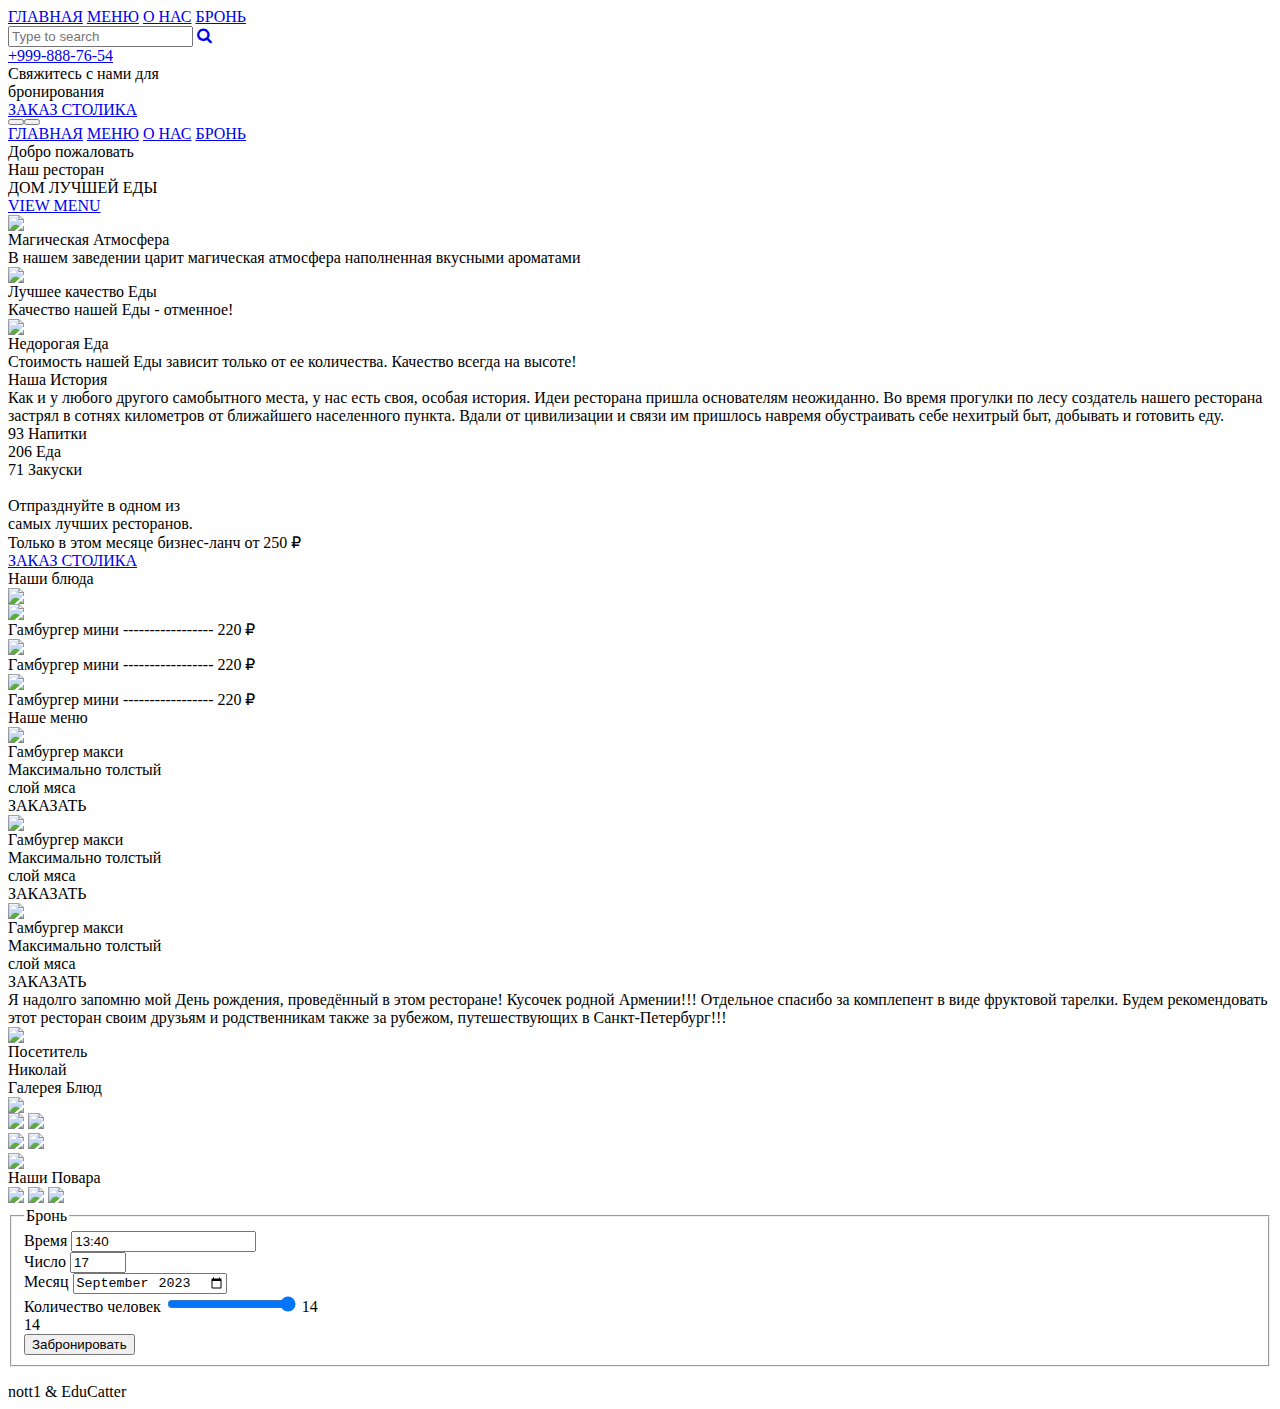
==== index.html @ 3a9ed5ad "Add files via upload" ====
<!DOCTYPE htnl>
<html lang="en">
<head>
    <meta charset="UTF-8">
    <link rel="stylesheet" href="styles/styles.css">
    <link rel="preconnect" href="https://fonts.googleapis.com">
    <link rel="preconnect" href="https://fonts.gstatic.com" crossorigin>
    <link href="https://fonts.googleapis.com/css2?family=Open+Sans:ital,wght@0,300..800;1,300..800&display=swap" rel="stylesheet">
    <link rel="preconnect" href="https://fonts.googleapis.com">
    <link rel="preconnect" href="https://fonts.gstatic.com" crossorigin>
    <link href="https://fonts.googleapis.com/css2?family=Open+Sans:ital,wght@0,300..800;1,300..800&family=Tinos:ital,wght@0,400;0,700;1,400;1,700&display=swap" rel="stylesheet">
    <link rel="preconnect" href="https://fonts.googleapis.com">
    <link rel="preconnect" href="https://fonts.gstatic.com" crossorigin>
    <link href="https://fonts.googleapis.com/css2?family=Open+Sans:ital,wght@0,300..800;1,300..800&family=Tinos:ital,wght@0,400;0,700;1,400;1,700&display=swap" rel="stylesheet">
    <link rel="stylesheet" href="https://cdnjs.cloudflare.com/ajax/libs/font-awesome/4.7.0/css/font-awesome.min.css">
    <!-- <link rel="stylesheet" href="https://unpkg.com/mustard-ui@latest/dist/css/mustard-ui.min.css"> -->
    <!-- <link rel="stylesheet" href="live_search.css"> -->
    <title>Ресторан</title>
</head>

<body>
    <div id='element_target5'></div>
    <div id='element_target6'></div>
    <div class="header">
        <div class="container">
            <div class="header-line">
                

                <div class="header-logo">
                    <img src="images/LOGO.png" alt="">
                </div>


                <div class="nav">
                    <a id='link'href='#element_target5' class="nav-item" href="@">ГЛАВНАЯ</a>
                    <a id='link' href='#element_target2' class="nav-item" href="@">МЕНЮ</a>
                    <a id='link' href='#element_target' class="nav-item" href="@">О НАС</a>
                    <a id='limk' href='#element_target9' class="nav-item" href="@">БРОНЬ</a>
                </div>


<!-- ПОИСК ПО САЙТА, ЭКСПЕРЕМЕНТЫ -->




<!--                 <div class="search-box">
                    <input type="text" name="" class="search-txt" placeholder="Type to search"/>
                    <input type='text' class='inputText'>
                    <a class="search-btn" href="#">
                    <i class="fa fa-search" aria-hidden="true"></i>
                    </a>
                </div> -->
                <!--  -->

<!--                 <div class="col-lg-12 from-control-group">
                    <input type="text" name="" class="search-txt" placeholder="Type to search"/>
                    <a class="search-btn" href="#">
                    <i class="fa fa-search" aria-hidden="true"></i>
                    </a>
                    <! <input type="text" id="elastic"> -->
<!--                 </div>

                <div class="col-lg-12"> 
                    <ul class="elastic">
                        <li>Главная</li>
                        <li>Меню</li>
                        <li>О нас</li>
                        <li>Бронь</li>
                    </ul>
                </div> - -->



        <div class="search-box">
            <input type="text" name="" class="search-txt" id="elastic" placeholder="Type to search"/>
            <a class="search-btn" href="#">
            <i class="fa fa-search" aria-hidden="true"></i>
            </a>
        </div>






<!-- ПОИСК ПО САЙТА, ЭКСПЕРЕМЕНТЫ -->



                <div class="cart">
                    <a href="#">
                        <img class="cart-img" src="images/cart.png" alt="">
                    </a>
                </div>


                <div class="phone">
                    <div class="phone-holder">

                        <div class="phone-img">
                            <img src="images/phone.png" alt="">
                        </div>

                        <div class="number"><a class="num" href="#">+999-888-76-54</a>
                        </div>

                    </div>

                    <div class="phone-text">
                        Свяжитесь с нами для <br> бронирования
                    </div>
                </div>


                <div class="btn">
                    <a id='link' href='#element_target12' class="button" href="#">ЗАКАЗ СТОЛИКА</a>
                </div>

                <div class="burger-menu">
                    <button id='burger'>
                        <img src="images/burger-img.png" alt="">
                    <button>

<!--                     <div class="burger-slide">
                        <a class="nav-item block" href="@">ГЛАВНАЯ</a>
                        <a class="nav-item block" href="@">МЕНЮ</a>
                        <a class="nav-item block" href="@">О НАС</a>
                        <a class="nav-item block" href="@">БРОНЬ</a>
                </div> -->

                    </div>

                    <div id='menu' class="burger-slide disp">
                        <a id='link'href='#element_target6' class="nav-item block" href="@">ГЛАВНАЯ</a>
                        <a id='link' href='#element_target4' class="nav-item block" href="@">МЕНЮ</a>
                        <a id='link' href='#element_target3' class="nav-item block" href="@">О НАС</a>
                        <a id='limk' href='#element_target9' class="nav-item block" href="@">БРОНЬ</a>
                    </div>
                </div>

            </div>  
            <div class="header-down">
                <div class="header-title">
                    Добро пожаловать

                    <div class="header-subtitle">
                        Наш ресторан
                    </div>

                    <div class="header-suptitle">
                        ДОМ ЛУЧШЕЙ ЕДЫ
                    </div>

                    <div class="header-btn">
                        <a id='limk' href='#element_target10' href="#" class="header-button">VIEW MENU</a>
                    </div>

                </div>

            </div>
        </div>
    </div>

<div class="cards">
    <div class="container">
        <div class="cards-holder">
            <div class="card">
                <div class="card-image">
                    <img class="card-img" src="images/card.png">
                </div>
                <div class="card-title">
                    Магическая  <span>Атмосфера</span>
                </div>
                <div class="card-desc">
                    В нашем заведении царит магическая атмосфера
                    наполненная вкусными ароматами
                </div>
            </div>
            <div class="card">
                <div class="card-image">
                    <img class="card-img" src="images/card.png">
                </div>
                <div class="card-title">
                    Лучшее качество  <span>Еды</span>
                </div>
                <div class="card-desc">
                    Качество нашей Еды - отменное!
                </div>
            </div>
            <div class="card">
                <div class="card-image">
                    <img class="card-img" src="images/card.png">
                </div>
                <div class="card-title">
                    Недорогая <span>Еда</span>
                </div>
                <div class="card-desc">
                    Стоимость нашей Еды зависит только от ее количества.
                    Качество всегда на высоте!
                </div>
            </div>
        </div>
    </div>
</div>
<div id='element_target'></div>
<div id='element_target3'></div>
<div class="history">
    <div class="container">
        <div class="history-holder">
            <div class="history-info">
                <div class="history-title">
                    Наша <span>История</span>
                </div>
                <div class="history-desc">
                    Как и у любого другого самобытного места, у нас есть своя,
                    особая история. Идеи ресторана пришла основателям неожиданно.
                    Во время прогулки по лесу создатель нашего ресторана застрял в сотнях километров от ближайшего населенного пункта.
                    Вдали от цивилизации и связи им пришлось навремя обустраивать себе нехитрый быт, добывать и готовить еду.
                </div>

                <div class="history-number">
                    <div class="number-item">
                        93 <span>Напитки</span>
                    </div>
                    <div class="number-item">
                        206 <span>Еда</span>
                    </div>
                    <div class="number-item">
                        71 <span>Закуски</span>
                    </div>
                </div>
            </div>

            <div class="history-images">
                <img class="images-1" src="images/1.jpg" alt="">
                <img class="images-2" src="images/2.jpg" alt="">
                <img class="images-3" src="images/3.jpg" alt="">
            </div>
        </div>

    </div>
</div>



<div class="black-block">
    <div class="container">
        <div class="block-holder">
            <div class="left">

                <div class="left-title">
                    Отпразднуйте в одном из <br> самых лучших ресторанов.
                </div>

                <div class="left-text">
                    Только в этом месяце бизнес-ланч от 250 ₽ 
                </div>

            </div>

            <div class="right">
                <div class="right-button">
                    <a id='limk' href='#element_target11' href="#" class="right-btn">ЗАКАЗ СТОЛИКА</a>
                </div>
            </div>
        </div>
    </div>
</div>



<div class="dishes">
    <div class="container">
        <div class="dishes-title">
            Наши <span>блюда</span>
        </div>

        <div class="burgers">
            <div class="burgers-image">
                <img src='images/pizza.jpg' class="pizza">
            </div>

            <div class="burgers-items">
                <div class="burger-item">
                    <img src="images/burger.jpg" class="burger">
                    <div class="burger-text">
                        Гамбургер мини ----------------- 220 ₽
                    </div>
                </div>
                <div class="burger-item">
                    <img src="images/burger.jpg" class="burger">
                    <div class="burger-text">
                        Гамбургер мини ----------------- 220 ₽
                    </div>
                </div>
                <div class="burger-item">
                    <img src="images/burger.jpg" class="burger">
                    <div class="burger-text">
                        Гамбургер мини ----------------- 220 ₽
                    </div>
                </div>
            </div>
        </div>

    </div>
</div>
<div id='element_target4'></div>
<div id='element_target2'></div>
<div id='element_target10'></div>
<div class="menu">
    <div class="container">
        <div class="menu-title">
            Наше меню
        </div>

        <div class="menu-items">
            <div class="menu-item">
                <div class="menu-image">
                    <img src="images/burger2.png" class="menu-img">
                </div>


                <div class="menu-text">
                    Гамбургер макси
                </div>
                <div class="menu-subtext">
                    Максимально толстый <br> слой мяса
                </div>

                <div class="menu-button">
                    <a hres='#' class="menu-btn">ЗАКАЗАТЬ</a>
                </div>
            </div>


            <div class="menu-item">
                <div class="menu-image">
                    <img src="images/burger2.png" class="menu-img">
                </div>


                <div class="menu-text">
                    Гамбургер макси
                </div>
                <div class="menu-subtext">
                    Максимально толстый <br> слой мяса
                </div>

                <div class="menu-button">
                    <a hres='#' class="menu-btn">ЗАКАЗАТЬ</a>
                </div>
            </div>


            <div class="menu-item">
                <div class="menu-image">
                    <img src="images/burger2.png" class="menu-img">
                </div>


                <div class="menu-text">
                    Гамбургер макси
                </div>
                <div class="menu-subtext">
                    Максимально толстый <br> слой мяса
                </div>

                <div class="menu-button">
                    <a hres='#' class="menu-btn">ЗАКАЗАТЬ</a>
                </div>
            </div>
        </div>
    </div>
</div>

<div class="comment">
    <div class="container">
        <div class="commnet-text">
            Я надолго запомню мой День рождения, проведённый в этом ресторане! Кусочек родной Армении!!! Отдельное спасибо за комплепент в виде фруктовой тарелки. Будем рекомендовать этот ресторан своим друзьям и родственникам также за рубежом, путешествующих в Санкт-Петербург!!!
        </div>
        <div class="comment-image">
            <img src="images/face.png" class="comment-img">
        </div>
        <div class="comment-type">
            Посетитель
        </div>
        <div class="comment-name">
            Николай
        </div>
    </div>
</div>


<div class="galery">
    <div class="container">

        <div class="galery-title">
            Галерея <span>Блюд</span>
        </div>


        <div class="galery-content">

            <div class="galery-left">


                <div class="galery-up">
                    <img class="img-gal high" src="images/10.jpg">
                </div>

                <div class="galery-down">
                    <img class="img-gal" src="images/20.jpg">
                    <img class="img-gal" src="images/30.jpg">
                </div>


            </div>

            <div class="galery-right">


                <div class="galery-up">
                    <img class="img-gal" src="images/20.jpg">
                    <img class="img-gal" src="images/30.jpg">
                </div>

                <div class="galery-down">
                    <img class="img-gal high" src="images/10.jpg">
                </div>


            </div>

        </div>


    </div>


</div>



<div class="cook">


    <div class="container">

        <div class="cook-title">
            Наши <span>Повара</span>
        </div>

        <div class="cook-content">
            <img src="images/1c.jpg">
            <img src="images/2c.jpg">
            <img src="images/3c.jpg">
        </div>

    </div>

</div>
<div id='element_target9'></div>
<div id='element_target11'></div>
<div id='element_target10'></div>
<div id='element_target6'></div>
<div id='element_target12'></div>
<header class="page-header"></header>
        <main>
            <form action="/echo" method="post" oninput="dayscountval.value=dayscount.value">
                <fieldset>
                    <legend>Бронь</legend>
    <label>Время</label> 
                <input type="search" name="search" value="13:40">
                <div class="one-third-width">
                    <label>Число</label> 
                    <input type="number" min="1" max="31" name="day" value="17">
                </div>
                <div class="two-third-width">
                    <label>Месяц</label> 
                    <input type="month" name="month" value="2023-09">
                </div>
                <div class="half-width">
                    <label>Количество человек</label>
                    <input type="range" min="1" max="14" step="1" name="dayscount" value="14"> 14
                </div>
                <div class="half-width output-area">
                    <output name="dayscountval">14</output>
                </div>
                <div class="buttons">
                    <input type="submit" value="Забронировать">
                </div>
</fieldset>

                
            </form> 
        </main>
        <footer class="page-footer"></footer>
    </body>
</html>

<div class="footer">
    nott1 & EduCatter

</div>



<script src="styles/app.js"></script>



</body>

</html>
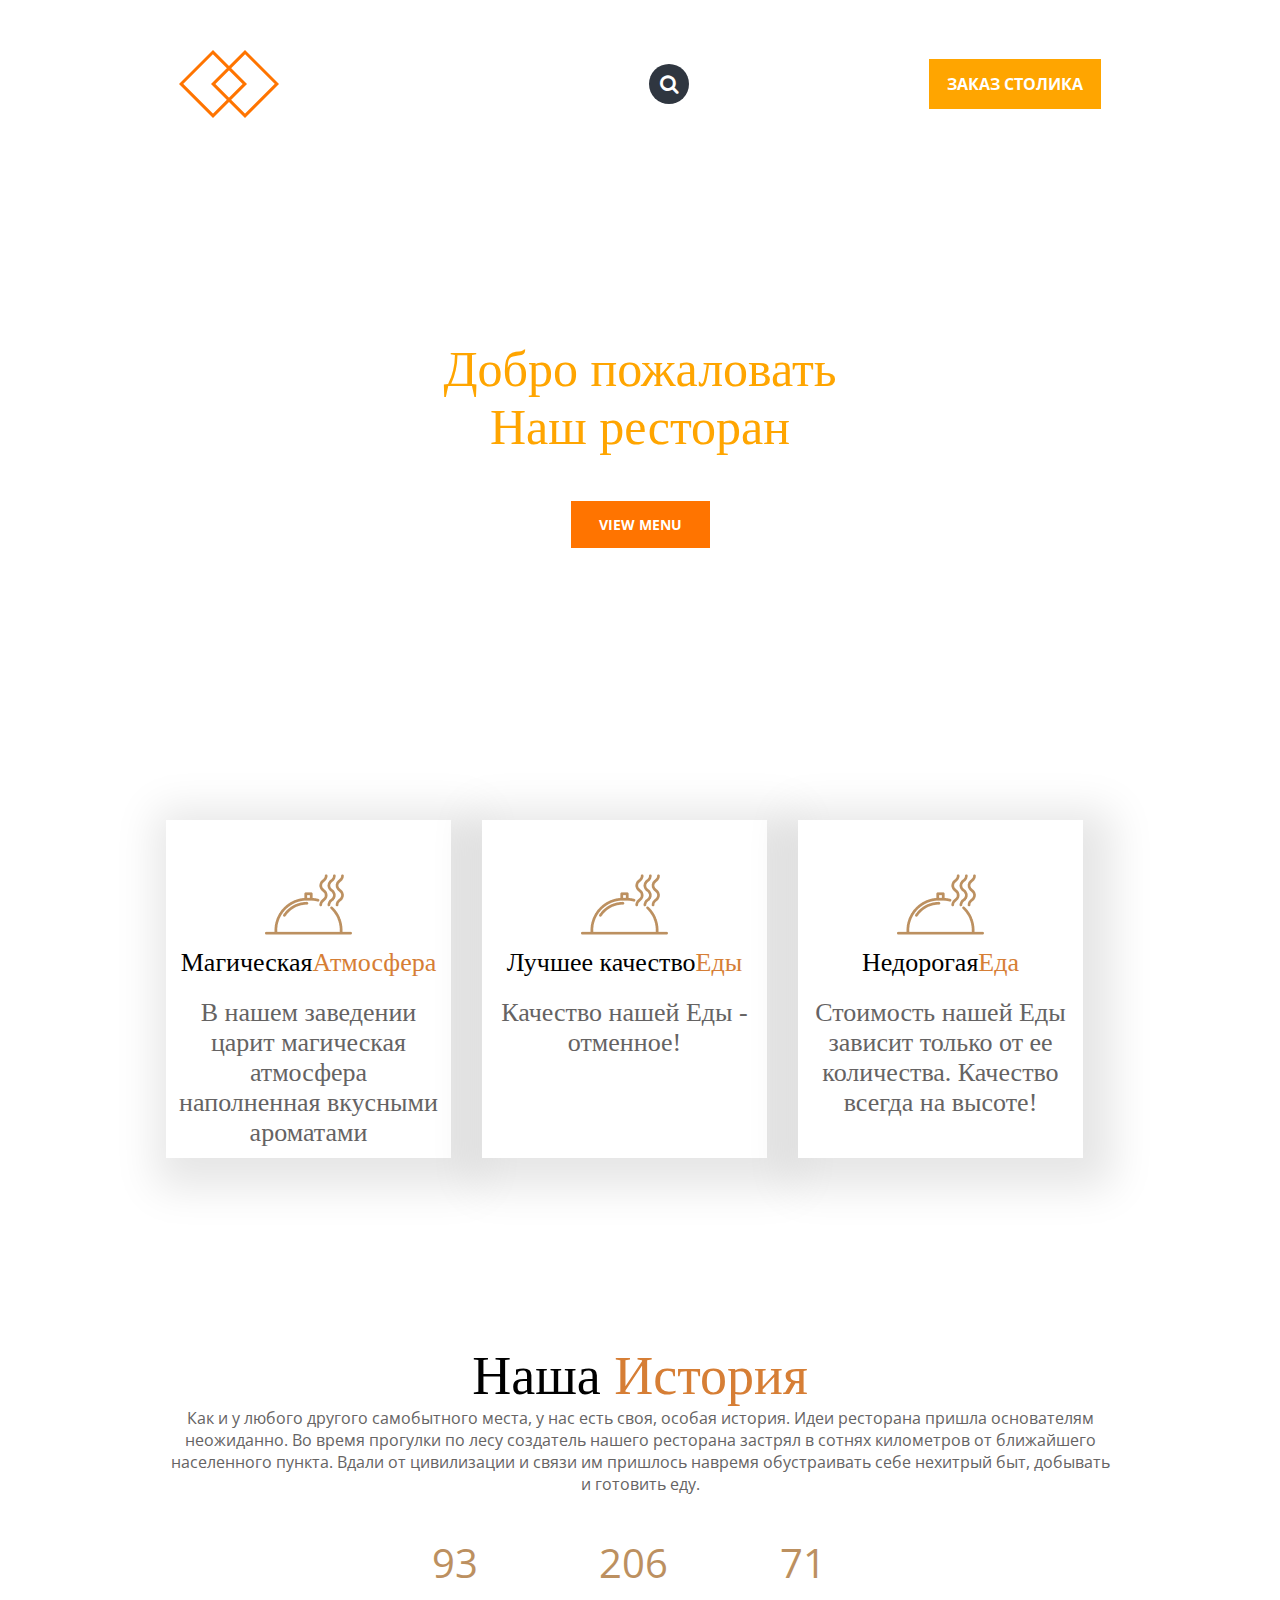
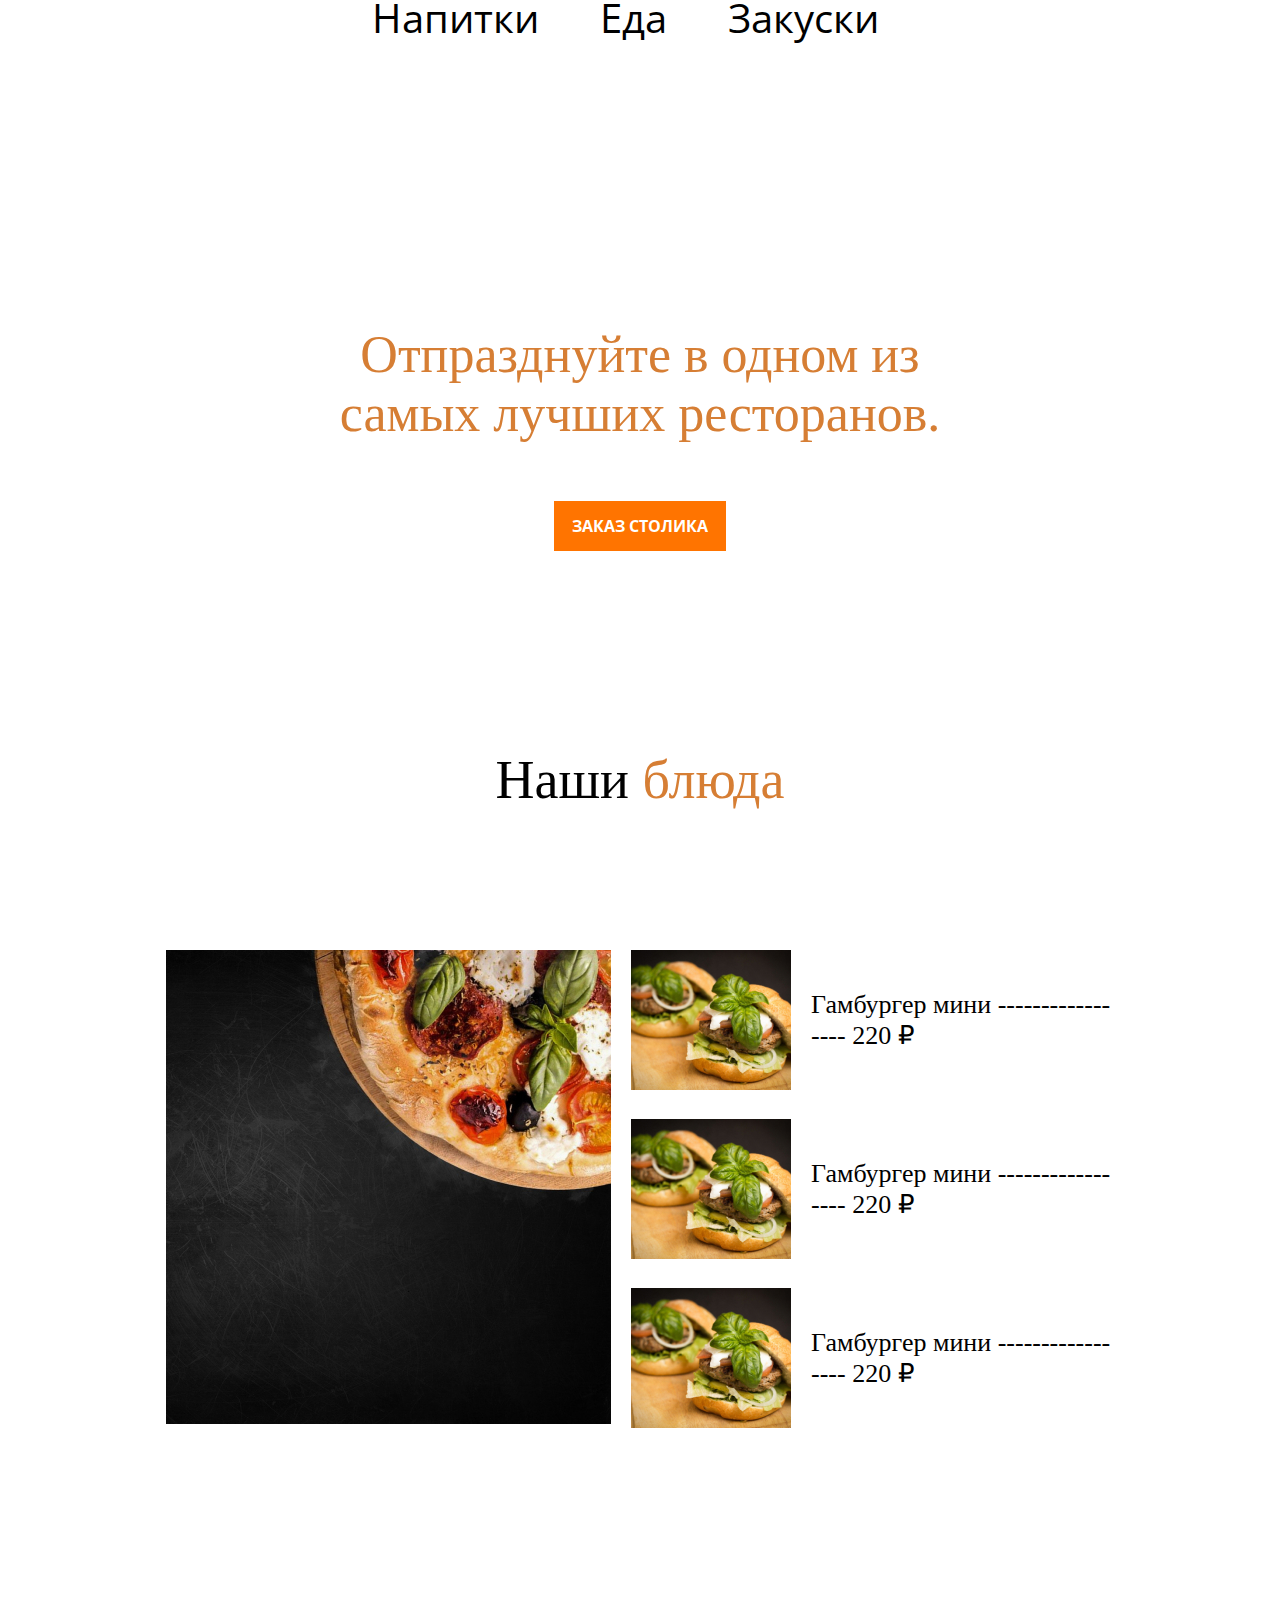
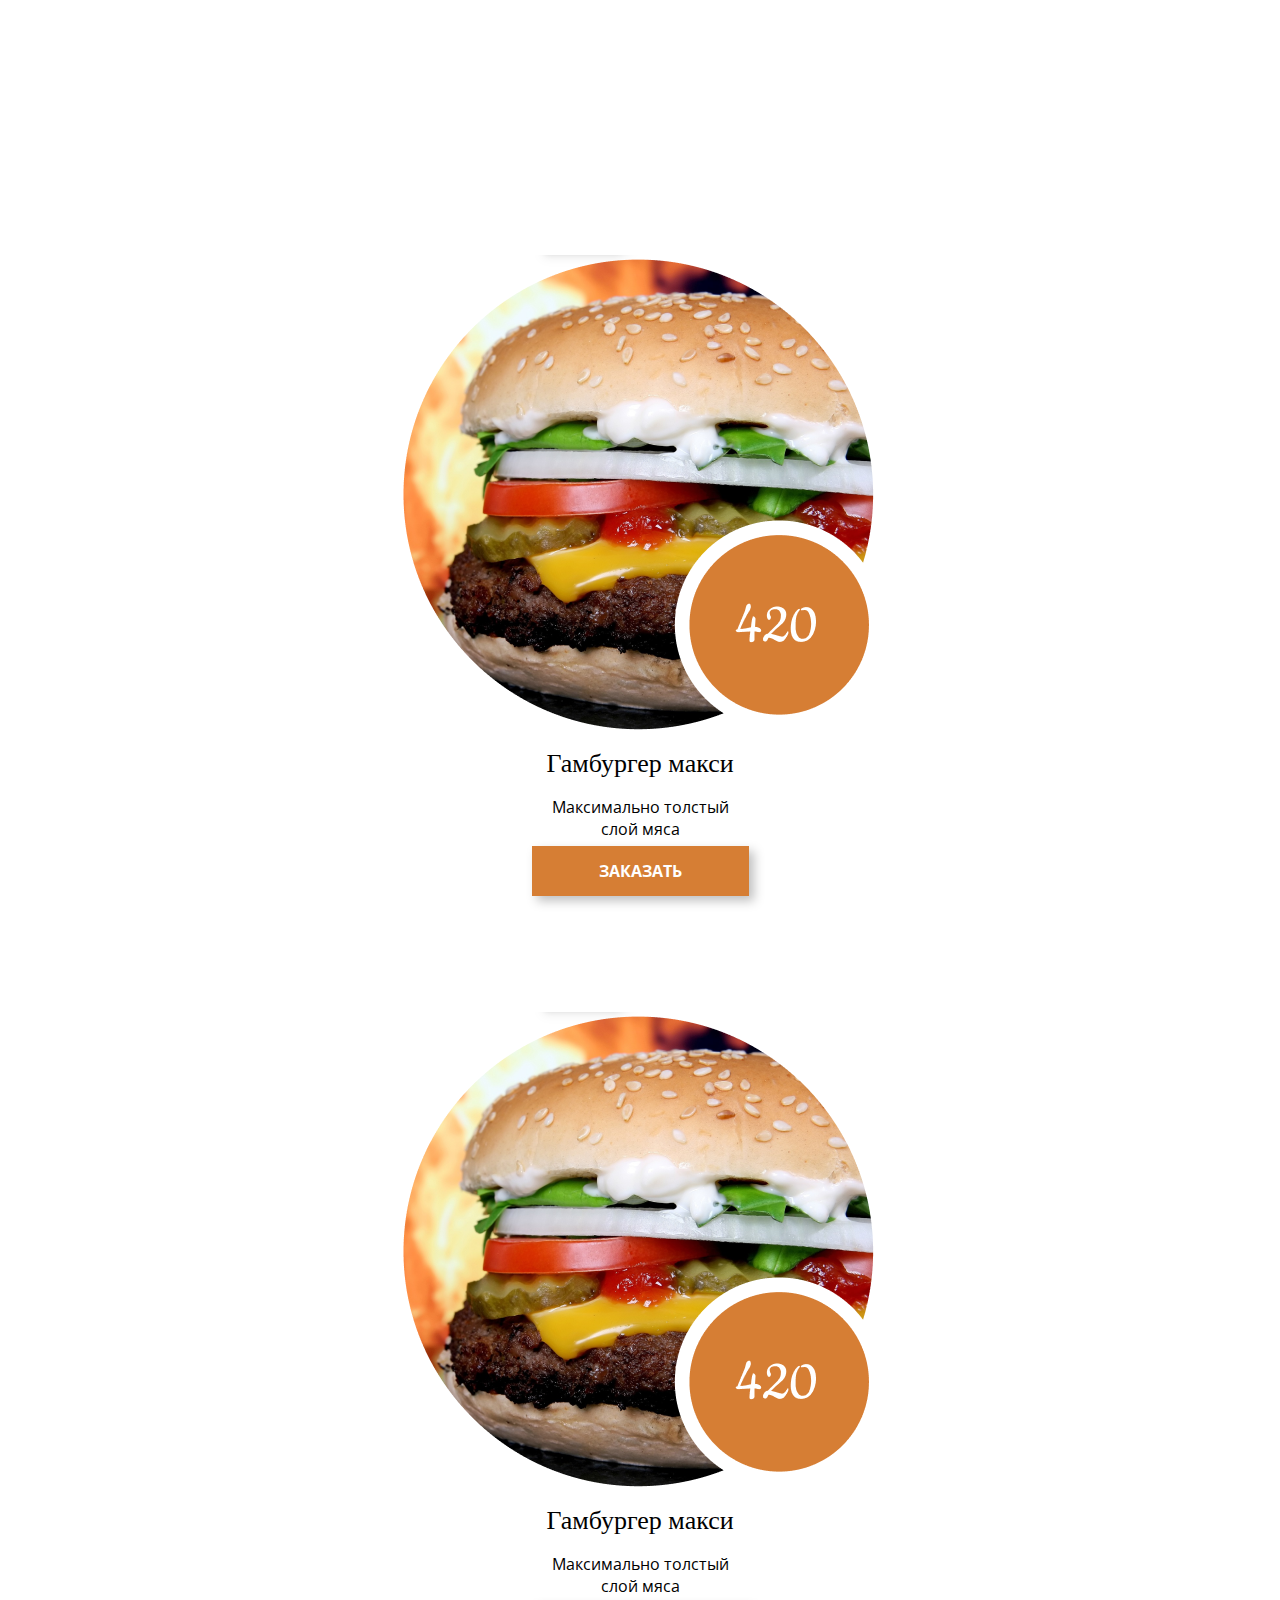
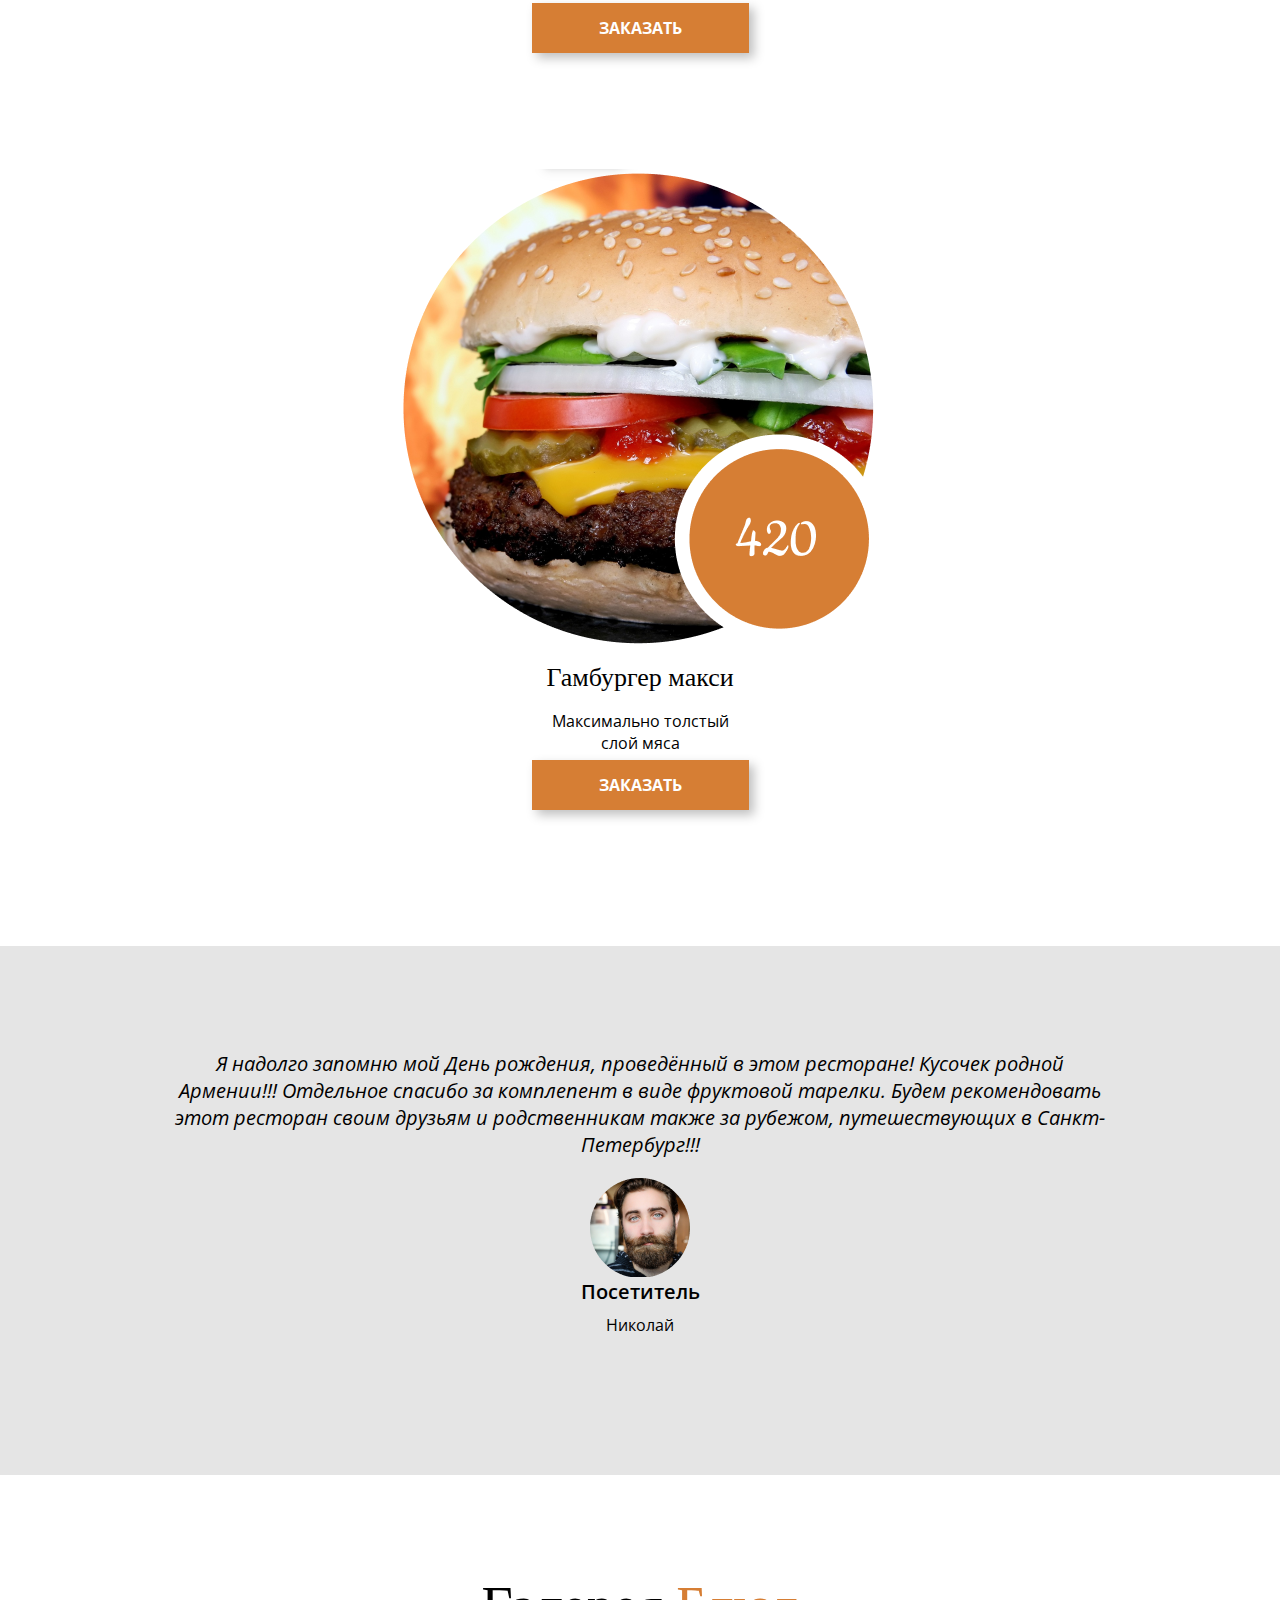
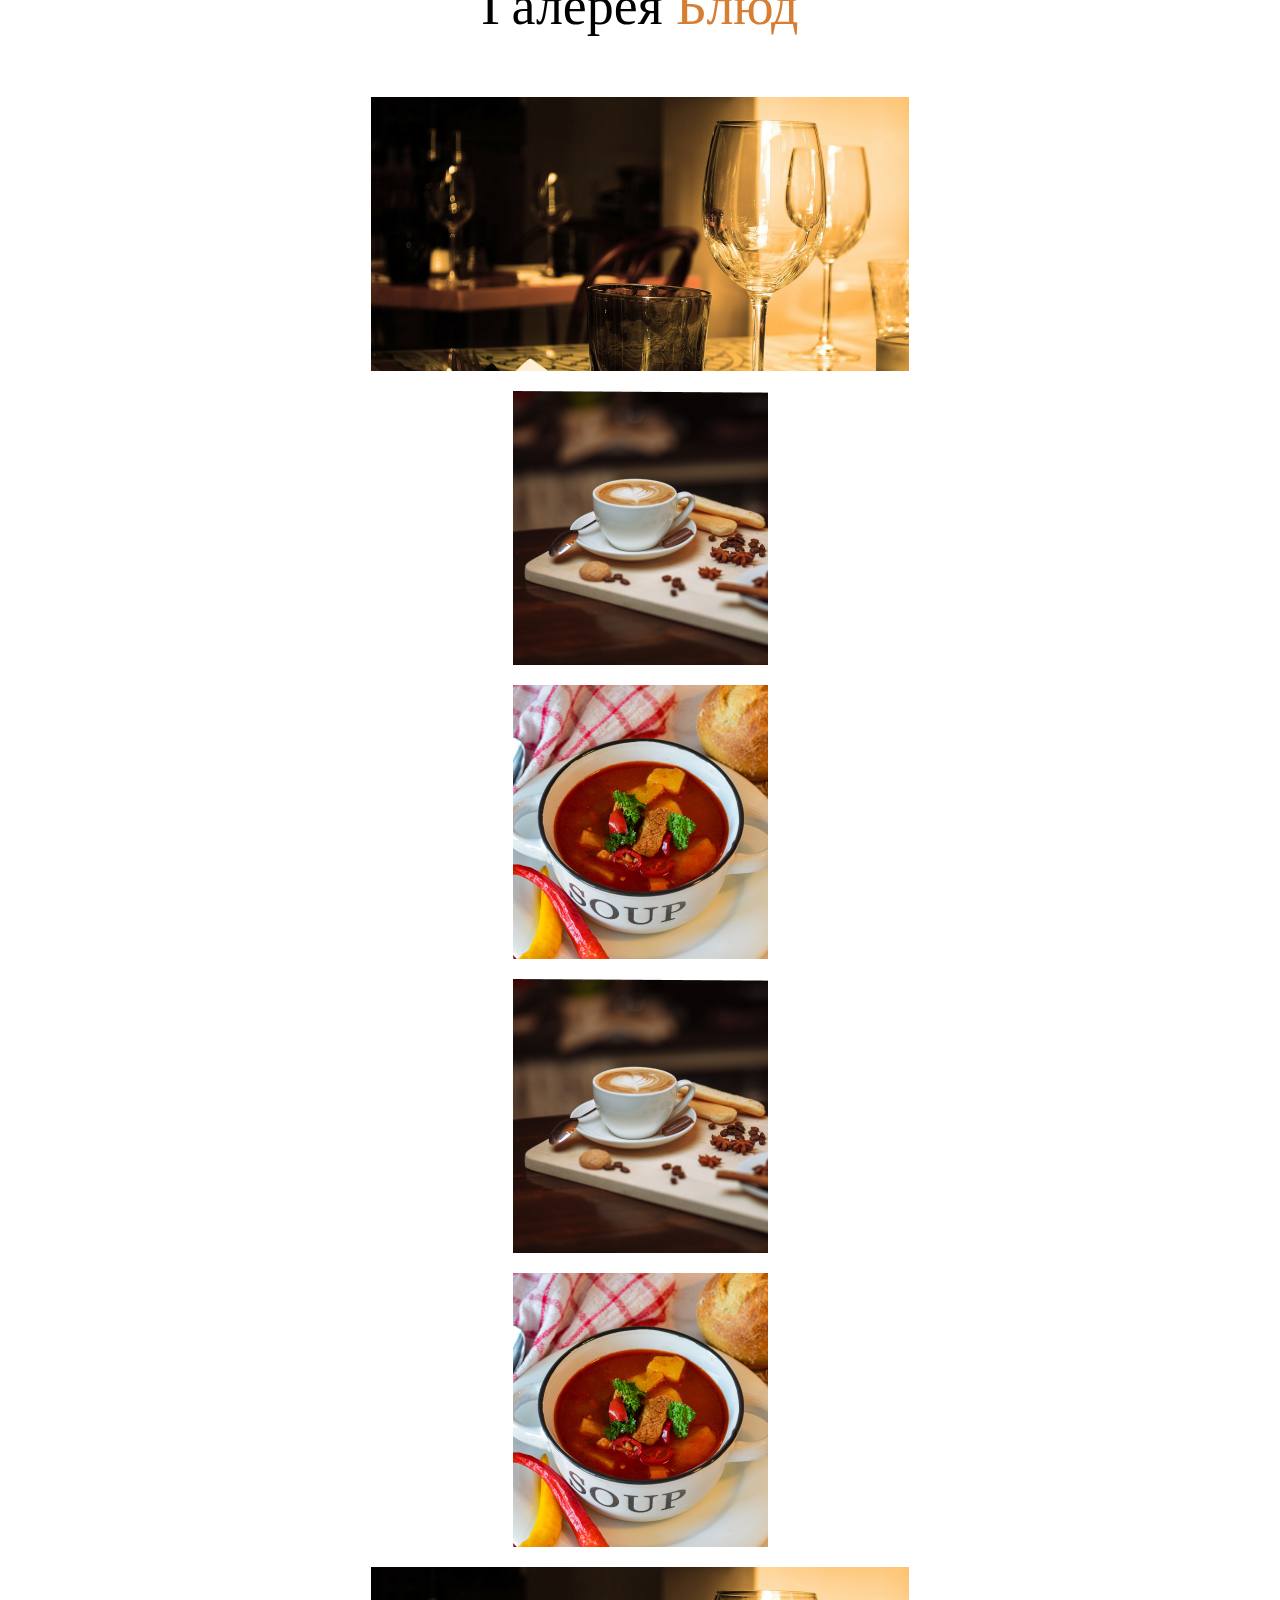
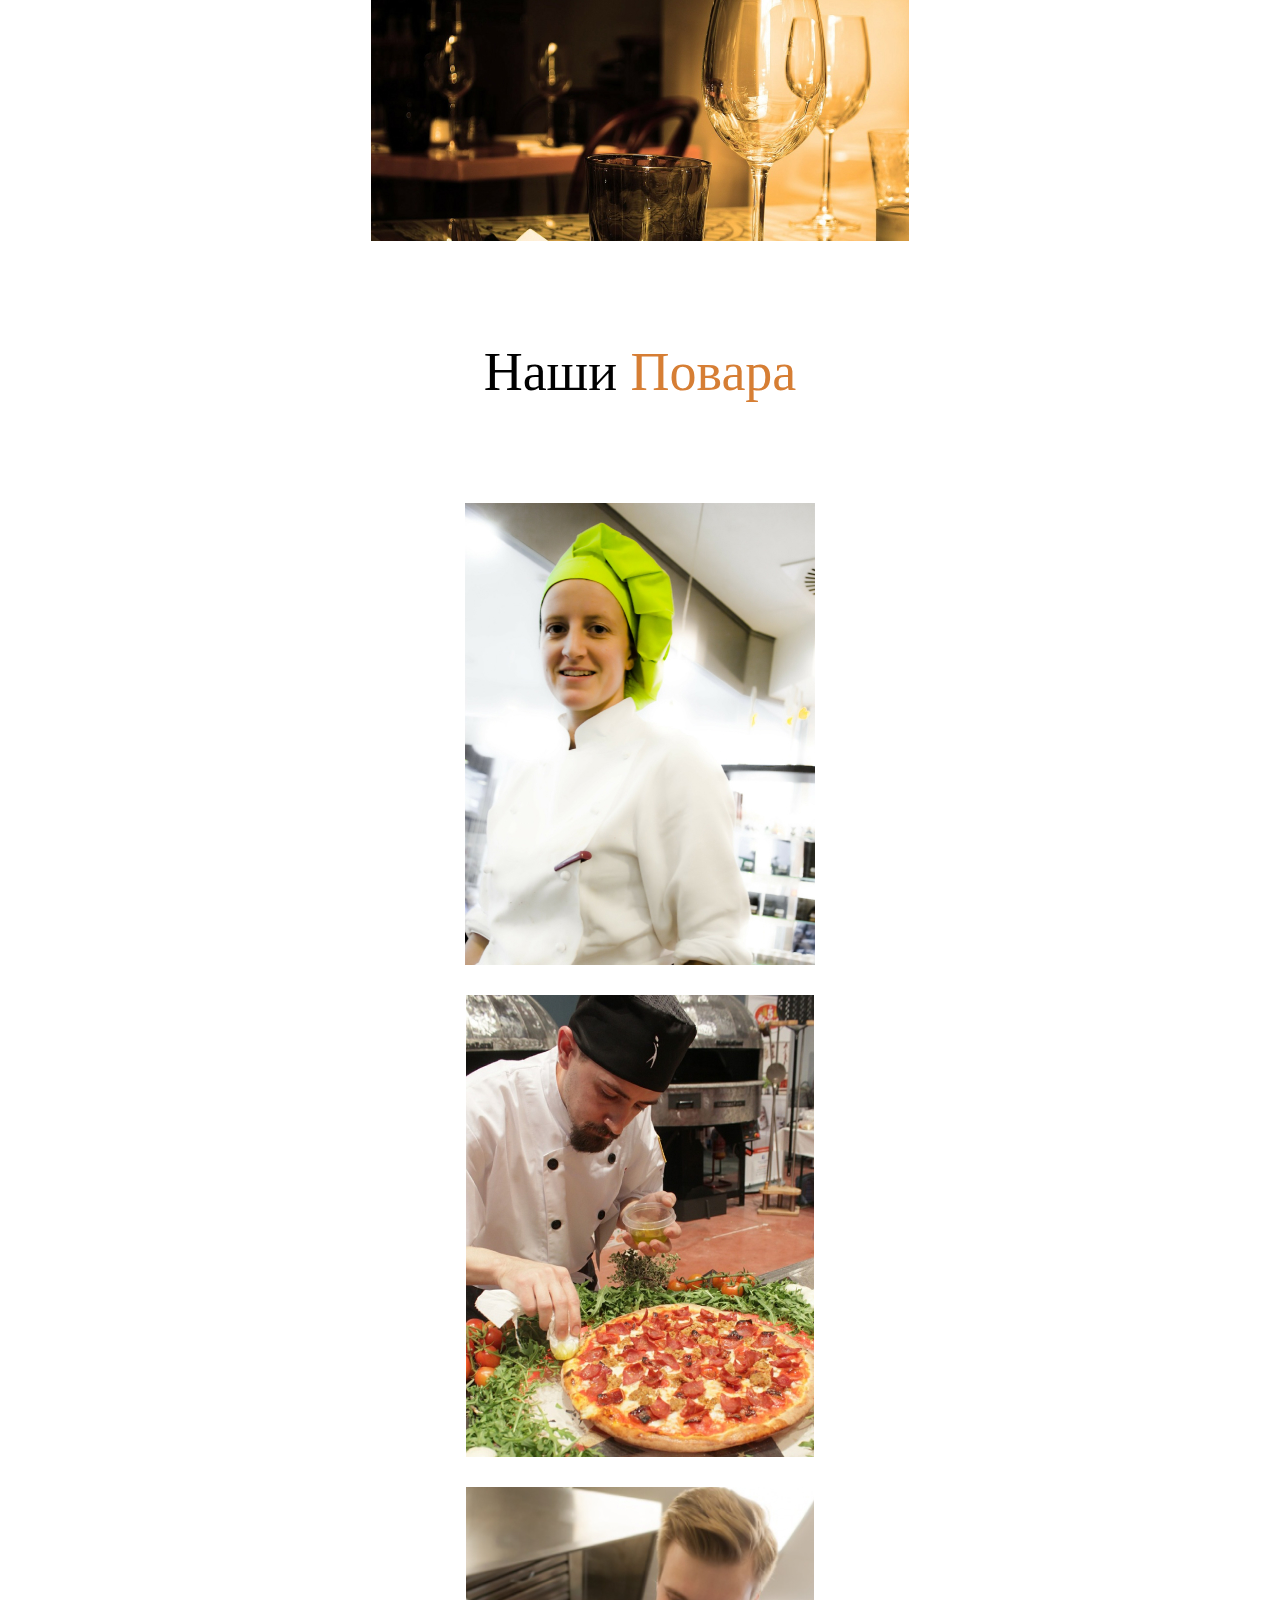
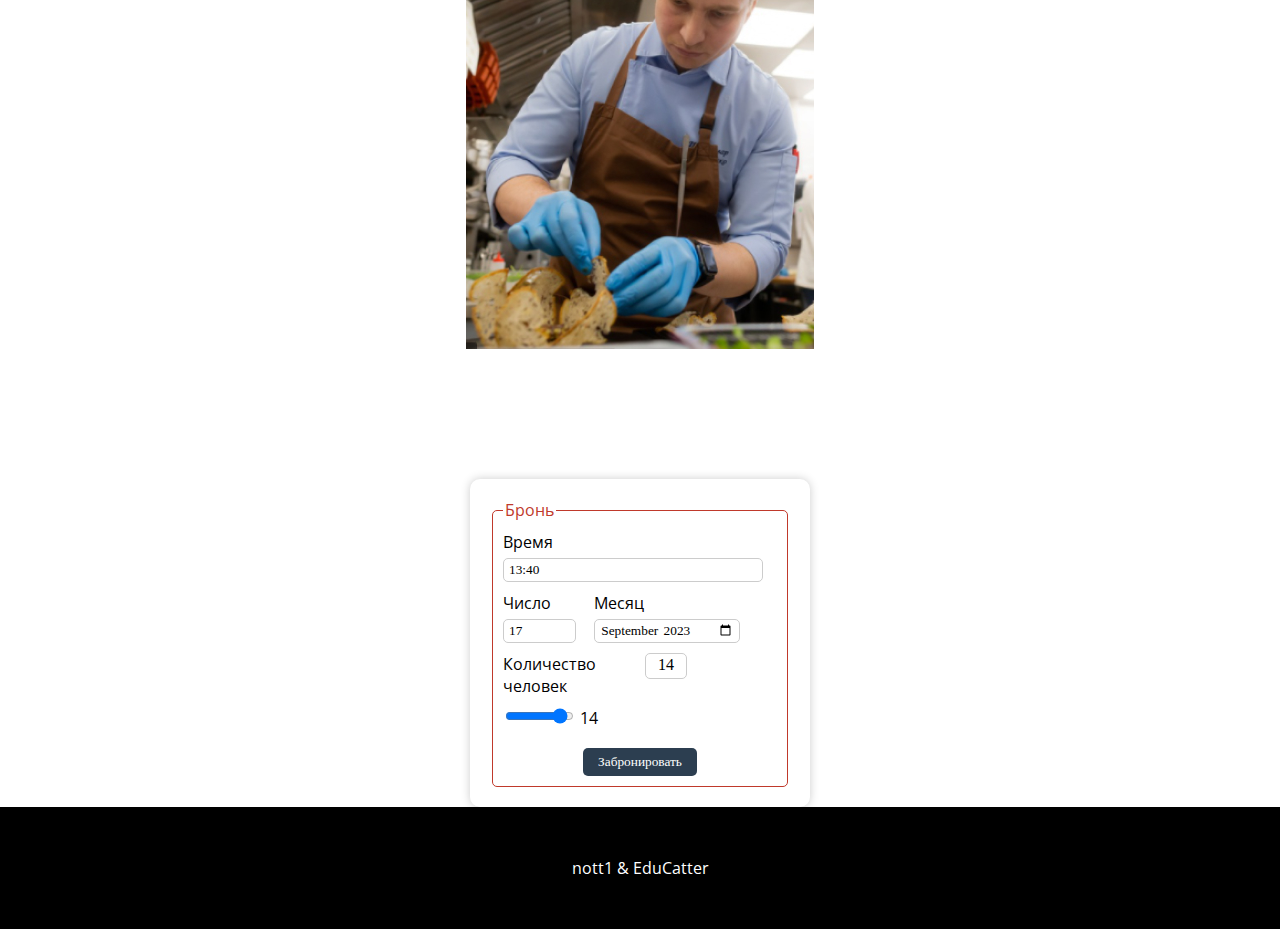
==== commit 79d7c9fe: "Update index.html" ====
--- a/index.html
+++ b/index.html
@@ -2,7 +2,7 @@
 <html lang="en">
 <head>
     <meta charset="UTF-8">
-    <link rel="stylesheet" href="styles/styles.css">
+    <link rel="stylesheet" href="styles.css">
     <link rel="preconnect" href="https://fonts.googleapis.com">
     <link rel="preconnect" href="https://fonts.gstatic.com" crossorigin>
     <link href="https://fonts.googleapis.com/css2?family=Open+Sans:ital,wght@0,300..800;1,300..800&display=swap" rel="stylesheet">
@@ -512,4 +512,4 @@
 
 </body>
 
-</html>+</html>
--- a/styles.css
+++ b/styles.css
@@ -0,0 +1,1051 @@
+body {
+    margin: 0;
+    font-family: "Open Sans", sans-serif;
+}
+
+html {  
+      scroll-behavior: smooth;  
+}
+
+
+
+
+
+
+
+.container {
+    margin: 0px 166px;
+}
+
+.header {
+    background-image: url("D:/restoran/images/heroimage.jpg");
+    height: 100vh;
+    background-repeat: no-repeat;
+    background-size: cover;
+}
+
+.header-line {
+    padding-top: 50px;
+    display: flex;
+    align-items: center;
+    justify-content: space-around;
+}
+
+.nav-item {
+    color: #fff;
+    text-decoration: none;
+    font-weight: 700;
+    font-size: 14px;
+
+    margin-right: 25px;
+
+    transition: color 0.3s linear;
+}
+
+.nav-item:hover {
+    color: red;
+}
+
+.cart {
+    position: relative;
+    border-right: 1px solid #FFFFFF;
+    padding-right: 10px;
+    height: 50px;
+}
+
+
+.cart-img {
+    position: absolute;
+    top: 18px;
+    right: 7px;
+}
+
+
+.num {
+    color: #fff;
+    text-decoration: none;
+    font-weight: 700;
+
+    transition: color 0.3s linear;
+}
+
+.num:hover {
+    color:red;
+}
+
+
+.phone-text {
+    font-size: 14px;
+    font-weight: 400;
+    color: white;
+}
+
+.phone-holder {
+    display: flex;
+    align-items: center;
+}
+
+
+.button {
+    background-color: orange;
+    color: white;
+    text-decoration: none;
+    padding: 14px 18px;
+    font-weight: 700;
+    transition: color 0.2s linear;
+}
+
+.button:hover {
+    background-color: darkorange;
+}
+
+.header-down {
+    position: relative;
+}
+
+
+.header-title {
+    color: orange;
+    font-family: "Tinos", serif;
+    font-size: 50px;
+    font-weight: 400;
+
+    text-align: center;
+    position: absolute;
+    left: 0;
+
+    margin-top: 222px;
+    margin-bottom: 12px;
+}
+
+
+
+.header-suptitle {
+    color: #fff;
+    font-size: 18px;
+    font-family: 'Open Sans', sans-serif;
+}
+
+
+.header-suptitle:after {
+    position: absolute;
+    content: '';
+    height: 2px;
+    width: 61px;
+    background-color: #fff;
+    top: 127px;
+    left: 35px;
+}
+
+.header-suptitle:before {
+    position: absolute;
+    content: '';
+    height: 2px;
+    width: 61px;
+    background-color: #fff;
+    top: 127px;
+    left: 308px;
+}
+
+
+.header-button {
+    background-color: #FF7400;
+    padding: 14px 28px;
+    color: #fff;
+    font-size: 14px;
+    font-weight: 700;
+    font-family: 'Open Sans', sans-serif;
+    text-decoration: none;
+
+    transition: background-color o.3s linear;
+}
+
+.header-btn {
+    margin-top: 35px;
+}
+
+.header-button:hover {
+    background-color: #904506;
+}
+
+.cards-holder {
+    display: flex;
+    justify-content: center;
+}
+
+.card {
+    width: 349px;
+    box-shadow: 10px 10px 40px 20px #0000001A;
+    margin-right: 31px;
+    background-color: #fff;
+    margin-top: -80px;
+    padding: 10px 10px;
+}
+
+
+.card-image {
+    display: flex;
+    justify-content: center;
+    padding-top: 31px;
+}
+
+.card-title {
+    display: flex;
+    justify-content: center;
+    margin-bottom: 20px;
+    font-family: "Tinos", serif;
+    font-size: 26px;
+    font-weight: 400;
+}
+
+.card-title span {
+    color: #D67E35;
+}
+
+.card-desc {
+    text-align: center;
+    font-family: "Tinos", serif;
+    font-size: 26px;
+    font-weight: 400;
+    color: #656363;
+}
+
+.history {
+    margin-top: 166px;
+    padding-bottom: 200px;
+
+}
+
+.history-title {
+    font-family: "Tinos", serif;
+    font-size: 54px;
+    font-weight: 400;
+    width: 444px;
+    text-align: center;
+    margin-top: 21px;
+}
+
+.history-title span {
+    color: #D67E35;
+}
+
+.history-desc {
+    color: #656363;
+    font-size: 16px;
+    width: 444px;
+    text-align: center;
+}
+
+.history-number {
+    display: flex;
+    width: 444px;
+    justify-content: center;
+    margin-top: 40px;
+    margin-left: 30px;
+}
+
+.number-item {
+    margin-right: 60px;
+    text-align: center;
+    font-size: 40px;
+    color: #BC9060;
+}
+
+.number-item span {
+    display: block;
+    color: #000;
+}
+
+
+.history-images {
+    position: relative;
+}
+
+.history-holder {
+    display: flex;
+
+}
+
+.images-1 {
+    position: absolute;
+    z-index: 0;
+    top: 54px;
+    left: 211px;
+}
+
+.images-2 {
+    position: absolute;
+    z-index: 999;
+    top: -92px;
+    left: 393px;
+}
+
+.images-3 {
+    position: absolute;
+    z-index: 999;
+    top: 241px;
+    left: 486px;
+}
+
+
+
+
+.black-block {
+    background-image: url("D:/restoran/images/black-bg.jpg");
+    padding: 80px 0;
+}
+
+
+.left-title {
+    color: #D67E34;
+    font-family: 'Tinos', serif;
+    font-size: 52px;
+    font-weight: 400;
+
+    margin-bottom: 20px;
+}
+
+
+.left-text {
+    font-weight: 700;
+    font-size 24px;
+    color: #fff;
+}
+
+
+.right-btn {
+    background-color: #FF7400;
+    color: #fff;
+    text-decoration: none;
+    padding: 14px 18px;
+    font-weight: 700;
+}
+
+
+.block-holder {
+    display: flex;
+    justify-content: space-between;
+    align-items: center;
+}
+
+
+
+
+
+
+
+
+
+
+.dishes-title {
+    font-family: 'Tinos', serif;
+    font-size: 54px;
+    font-weight: 400;
+    text-align: center;
+    padding-top: 132px;
+    margin-bottom: 139px;
+}
+
+
+.dishes-title span {
+    color: #D67E34;
+}
+
+
+
+
+
+
+
+
+
+.burgers {
+    display: flex;
+    justify-content: center;
+}
+
+
+.burger-item {
+    display: flex;
+    align-items: center;
+    margin-bottom: 29px;
+    margin-left: 20px;
+}
+
+
+.burger-image {
+    margin-right: 20px;
+}
+
+
+.burger-text {
+    font-family: 'Tinos', serif;
+    font-size: 26px;
+    margin-left: 20px;
+}
+
+
+
+
+
+
+
+
+
+
+.menu {
+    background-image: url("D:/restoran/images/bar.jpg");
+    bacground-size: cover;
+    padding-bottom: 100px;
+}
+
+
+.menu-title {
+    font-family: 'Tinos', serif;
+    font-size: 54px;
+    padding-top: 98px;
+    color: #fff;
+    text-align: center;
+    padding-bottom: 138px;
+}
+
+
+.menu-item {
+    background-color: #fff;
+    text-align: center;
+    width: 33%;
+    padding-top: 80px;
+    padding-bottom: 30px;
+    margin-right: 20px;
+}
+
+
+.menu-text {
+    font-family: 'Tinos', serif;
+    font-size: 26px;
+    padding-top: 16px;
+    padding-bottom: 17px;
+}
+
+.menu-subtext {
+    font-size: 16px;
+}
+
+
+.menu-btn {
+    background-color: #D67E34;
+    text-decoration: none;
+    padding: 14px 67px;
+    color: #fff;
+    font-size: 16px;
+    font-weight: 700;
+    box-shadow: 5px 5px 10px 0px #00000040;
+
+}
+
+
+.menu-button {
+    margin-top: 20px;
+    transition: color 0.2s linear;
+}
+
+
+
+.menu-button:hover {
+    background-color: darkorange;
+}
+
+
+.price-image {
+    position: absolute;
+    bottom: 0;
+    right: 82px;
+}
+
+
+.menu-image  {
+    position: relative;
+}
+
+
+.price-420 {
+    position: absolute;
+    bottom: 33px;
+    right: 105px;
+    color: #fff;
+    font-size: 30px;
+}
+
+
+.menu-items {
+    display: flex;
+    justify-content: center;
+}
+
+
+.menu-img {
+    max-width: 100%;
+    max-height: 100%;
+
+}
+
+
+
+
+.comment {
+    background-color: #E5E5E5;
+    padding-top: 104px;
+    padding-bottom: 139px;
+}
+
+
+.commnet-text {
+    text-align: center;
+    font-style: italic;
+    margin-bottom: 20px;
+    font-size: 20px;
+}
+
+
+.comment-img {
+
+}
+
+
+.comment-image {
+    text-align: center;
+
+}
+
+.comment-type {
+    font-weight: 600;
+    font-size: 20px;
+    text-align: center;
+}
+
+
+.comment-name {
+    padding-top: 9px;
+    font-syze: 20px;
+    font-weight: 400;
+    text-align: center;
+}
+
+
+
+
+
+
+.galery-title {
+    font-family: 'Tinos', serif;
+    font-size: 54px;
+    text-align: center;
+    padding-top: 100px;
+    margin-bottom: 60px;
+}
+
+
+.galery-title span {
+    color: #D67E34;
+}
+
+
+.galery-content {
+    display: flex;
+    justify-content: center;
+}
+
+.galery-left {
+    margin-right: 20px;
+}
+
+
+.galery-down, .galery-up {
+    display: flex;
+    justify-content: space-between;
+    margin-bottom: 20px;
+}
+
+
+.cook-title {
+    font-family: 'Tinos', serif;
+    font-size: 54px;
+    text-align: center;
+    margin-bottom: 100px;
+    margin-top: 100px;
+
+}
+
+
+.cook {
+    padding-bottom: 100px;
+}
+
+.cook-title span {
+    color: #D67E34;
+}
+
+
+.cook-content {
+    display: flex;
+    justify-content: space-around;
+}
+
+
+.footer {
+    background-color: #000;
+    padding: 50px 0px;
+    color: #fff;
+    text-align: center;
+}
+
+
+
+.burger-menu {
+    display: none;
+}
+
+
+
+
+
+
+
+
+
+
+.block {
+    display: block;
+}
+
+.burger-slide {
+    left: 82%;
+    top: 4%;
+    position: absolute;
+}
+
+
+button {
+    border: none;
+    outline: none;
+    background-color: transparent;
+}
+
+
+.disp {
+    display: none;
+}
+
+
+
+
+
+@media (max-width: 2600px) {}
+
+
+
+
+@media (max-width: 1500px) {
+    .galery-content {
+        display: block;
+    }
+
+    .img-gal,
+    .galery-up,
+    .galery-down {
+        display: block;
+        margin-left: auto;
+        margin-right: auto;
+    }
+
+    .img-gal {
+        margin-bottom: 20px;
+    }
+
+    .galery-left {
+        margin-right: 0;
+    }
+
+/**/top: 3.6%;
+      left: 59%;
+    .search-box {
+      position: absolute;
+      top: 31.5%;
+      left: 29%;
+      transform: translate(-50%, -50%);
+      background: #666666;
+      height: 40px;
+      border-radius: 40px;
+      padding: 10px;
+      }
+      .search-box:hover > .search-txt {
+      width: 240px;
+      padding: 0 6px;
+      }
+      .search-box:hover > .search-btn {
+      background: white;
+      color: black;
+      }
+      .search-btn {
+      color: #eeeeee;
+      float: right;
+      width: 40px;
+      height: 40px;
+      border-radius: 50%;
+      background: #2f3640;
+      display: flex;
+      justify-content: center;
+      align-items: center;
+      transition: 0.4s;
+      color: white;
+      cursor: pointer;
+      text-decoration:none;
+      }
+      .search-btn > i {
+      font-size: 20px;
+      }
+      .search-txt {
+      border: none;
+      background: none;
+      outline: none;
+      float: left;
+      padding: 0;
+      color: white;
+      font-size: 16px;
+      transition: 0.4s;
+      line-height: 40px;
+      width: 0px;
+      font-weight: bold;
+      }    
+
+
+
+}
+
+
+@media (max-width: 1300px) {
+    .menu-items {
+        display: block;
+    }
+    .menu-item {
+        margin: 20px auto;
+        width: 600px;
+    }
+
+
+
+    .header-title {
+        position: static;
+
+    }
+
+
+    .header-suptitle:before,
+    .header-suptitle:after {
+        content: none;
+    }
+
+
+    .cook-content {
+        display: block;
+    }
+
+
+    .cook-content img {
+        display: block;
+        margin-right: auto;
+        margin-left: auto;
+        margin-bottom: 30px;
+    }
+
+
+
+    .block-holder {
+        display: block;
+
+    }
+
+
+    .left-title,
+    .left-text,
+    .right-button {
+        text-align: center;
+    }
+
+    .right-button {
+        margin-top: 30px;
+    }
+
+
+
+    .history-images {
+        display: none;
+    }
+
+
+
+    .history-title,
+    .history-desc,
+    .history-number {
+        width: auto;
+    }
+
+    
+}
+
+
+
+@media (max-width: 1185px) {
+    .burger-menu {
+        display: block;
+    }
+
+
+    .nav,
+    .cart,
+    .phone,
+    .btn {
+        display: none;
+    }
+
+
+    .header-line {
+        justify-content: space-between;
+    }
+
+
+    .burgers-image {
+        display: none;
+    }
+}
+
+
+
+@media (max-width: 1000px) {
+
+    .cards-holder {
+        display: block;
+    }
+
+
+    .card {
+        width: 100%;
+        margin-top: 30px;
+        padding-bottom: 20px;
+    }
+}
+
+
+
+@media (max-width: 780px) {
+    .history-holder {
+        display: block;
+    }
+
+
+    .menu-item {
+        width: auto;
+    }
+
+
+    .high {
+        display: none;
+    }
+
+
+    .container {
+        margin: auto 40px;
+    }
+
+
+    .number-item {
+        font-size: 23px;
+    }
+    
+
+}
+
+
+
+
+
+
+/*БРОНИРОВАНИЕ*/
+
+
+form {
+    margin: 0 auto;
+    padding: 20px;
+    width: 300px; 
+    border-radius: 10px;
+    background-color: #fff;
+    box-shadow: 0 0 10px #ccc;
+}
+fieldset {
+    padding: 10px;
+    border-radius: 5px;
+    border: 1px solid #c0392b;
+}
+fieldset legend{
+color: #c0392b;
+}
+label {
+    display: block;
+    margin-bottom: 5px;
+}
+input {
+    margin-bottom: 10px;
+    width: 95%;
+    height: 24px;
+}
+output {
+    display: inline-block;
+    margin: 0 5px 10px;
+    width: 30px;
+    height: 20px;
+    text-align: center;
+}
+input, output {
+    padding: 2px 5px;
+    border: 1px solid #ccc;
+    border-radius: 5px;
+    vertical-align: middle;
+    font-family: "Roboto";
+}
+input[type="submit"] { 
+    display: inline-block;
+    margin: 0 5px;
+    padding: 6px 15px;
+    width: auto;
+    height: auto;
+    border: none;
+    border-radius: 5px;
+    background: #2c3e50;
+    color: #fff;
+}
+.one-third-width {
+    width: 33.3%;
+}
+.two-third-width {
+    width: 66.6%;
+}
+.half-width {
+    width: 50%;
+}
+.one-third-width,
+.two-third-width, 
+.half-width {
+    display: inline-block;
+    margin-right: -4px;
+}
+.one-third-width input,
+.two-third-width input {
+    width: 80%;
+}
+.half-width input {
+    width: 80%;
+}
+.half-width input[type="range"] {
+    width: 50%;
+}
+.output-area {
+    vertical-align: top;
+}
+.buttons {
+    margin-top: 10px;
+    text-align: center;
+}
+
+
+
+/*БРОНИРОВАНИЕ*/
+
+
+
+
+
+
+/*ПОИСК ПО САЙТА(ЗНАЧОК)*/
+
+
+/*      .body {
+      margin: 0;
+      padding: 0;
+      }*/
+/*      .search-box {
+      position: absolute;
+      top: 10%;
+      left: 31.5%;
+      transform: translate(-50%, -50%);
+      background: #666666;
+      height: 40px;
+      border-radius: 40px;
+      padding: 10px;
+      }
+      .search-box:hover > .search-txt {
+      width: 240px;
+      padding: 0 6px;
+      }
+      .search-box:hover > .search-btn {
+      background: white;
+      color: black;
+      }
+      .search-btn {
+      color: #eeeeee;
+      float: right;
+      width: 40px;
+      height: 40px;
+      border-radius: 50%;
+      background: #2f3640;
+      display: flex;
+      justify-content: center;
+      align-items: center;
+      transition: 0.4s;
+      color: white;
+      cursor: pointer;
+      text-decoration:none;
+      }
+      .search-btn > i {
+      font-size: 20px;
+      }
+      .search-txt {
+      border: none;
+      background: none;
+      outline: none;
+      float: left;
+      padding: 0;
+      color: white;
+      font-size: 16px;
+      transition: 0.4s;
+      line-height: 40px;
+      width: 0px;
+      font-weight: bold;
+      }*/
+
+/*ПОИСК ПО САЙТА(ЗНАЧОК)*/
+
+/*#elastic {
+    display: block;
+    margin: 40px 0;
+}
+
+/*.text-center {
+    text-align: center;
+}*/
+
+/*.elastic li {
+    transition: all ease 500ms;
+}*/
+
+
+
+
+
+.elastic li.hide {
+    display: none;
+}
+
+
+
+
+
